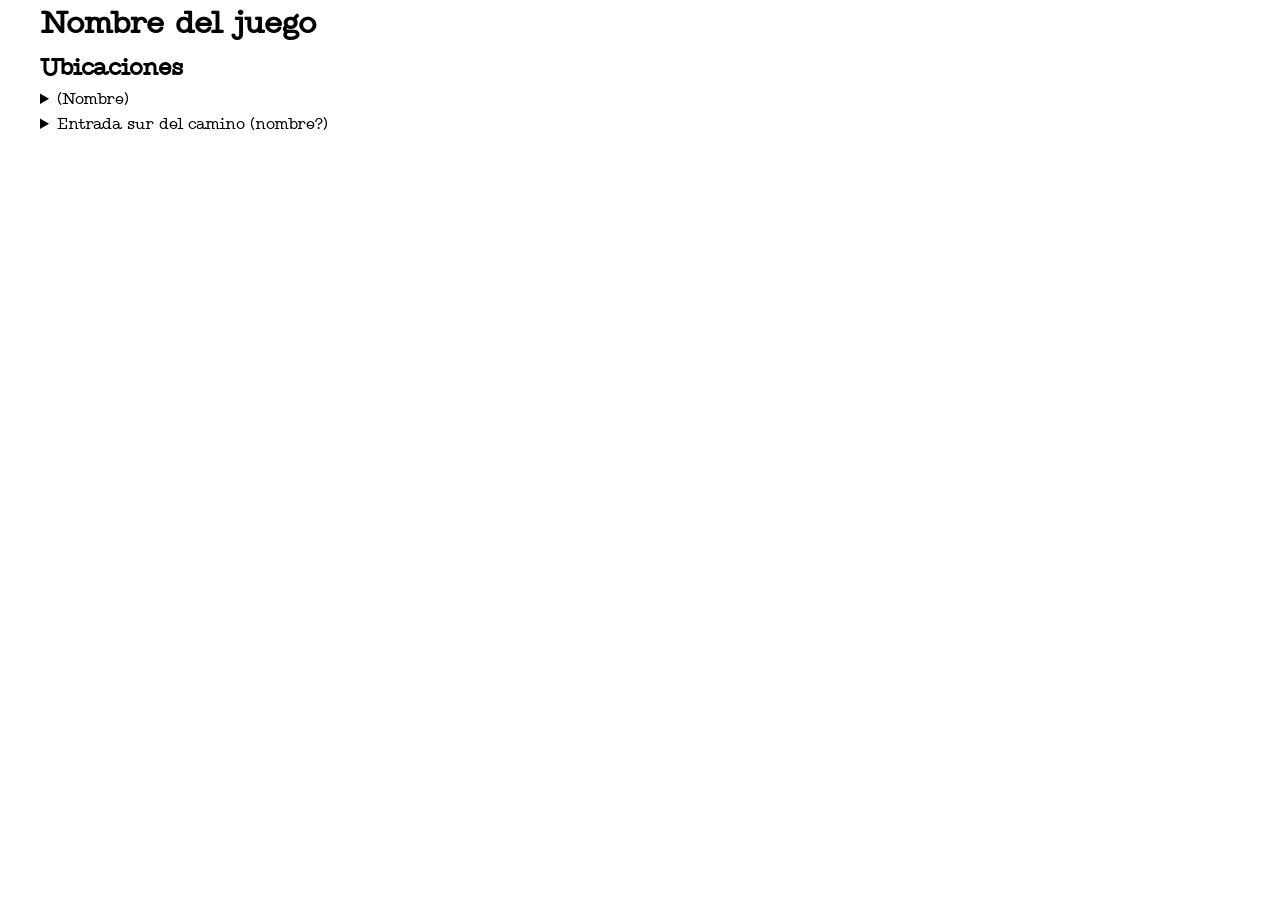
==== pages/locations.html @ 4a82960d "agregada pagina para las ubicaciones del mapa" ====
<!DOCTYPE html>
<html lang="en">
<head>
    <meta charset="UTF-8">
    <meta name="viewport" content="width=device-width, initial-scale=1.0">
    <title>Ubicaciones</title>
    <link rel="stylesheet" href="../style.css">
</head>
<body>
    <h1>Nombre del juego</h1>
    <h2>Ubicaciones</h2>
    <details>
        <summary>(Nombre)</summary>
        <div class="col2">
            <strong>Descripción:</strong>
            <p>Es el pueblo inicial donde aparece el jugador y su familia. Un lugar tranquilo, de pocas casas y pocos habitantes. </p>
            
            <strong>Sub-ubicaciones:</strong>
            <ul class="sublocations">
                <li>Casa del jugador</li>
                <li>-</li>
            </ul>

            <strong>Ubicaciones con las que conecta:</strong>
            <ul class="sublocations">
                <li>Entrada sur del camino (nombre?) - norte</li>
                <li>Orilla del rio - este</li>
                <li>Plantaciones - oeste</li>
            </ul>
        </div>
    </details>

     <details>
        <summary>Entrada sur del camino (nombre?)</summary>
        <div class="col2">
            <strong>Descripción:</strong>
            <p>Acceso sur al camino que atraviesa el bosque. </p>
            
            <strong>Sub-ubicaciones:</strong>
            <ul class="sublocations">
                <li>-</li>
            </ul>

            <strong>Ubicaciones con las que conecta:</strong>
            <ul class="sublocations">
                <li>Camino en el bosque (nombre?) - norte</li>
                <li>Aldea inicial - sur</li>
                <li>otras?</li>
            </ul>
        </div>
    </details>
</body>
</html>
---- style.css ----
@font-face {
  font-family: "TypeMachine";
  src: url("./resources/Type\ Machine.ttf") format("truetype");
}

* {
  box-sizing: border-box;
  padding: 0;
  margin: 0;
}

body {
  font-family: "TypeMachine", sans-serif;
  --body-max-width: 1200px;
  max-width: var(--body-max-width);
  margin: auto;
  --sidebar-width: min(250px, 42vw);
}

body.sidebar-collapsed {
  --sidebar-width: 48px;
}

header {
  position: fixed;
  top: 0;
  left: max(0px, calc((100% - var(--body-max-width)) / 2));
  width: var(--sidebar-width);
  height: 100vh;
  overflow-y: auto;
  border-right: 1px solid rgb(216, 216, 216);
  padding: 8px;
  background: white;
  z-index: 1;
  transition: width 0.2s ease;

  button {
    display: grid;
    place-items: center;
    width: 28px;
    height: 28px;
    margin-bottom: 8px;
    border: 0;
    border-radius: 50%;
    background: transparent;
    color: rgb(25, 165, 165);
    font: inherit;
    font-size: 1.25rem;
    line-height: 1;
    cursor: pointer;
    transition: background-color 0.15s ease;

    &:hover {
      background-color: rgba(25, 165, 165, 0.12);
    }

    &:focus-visible {
      outline: 2px solid rgb(25, 165, 165);
      outline-offset: 2px;
    }
  }

  h1 {
    font-size: 1.5rem;
    color: rgb(26, 172, 172);
    font-weight: bold;
  }

  h2 {
    font-size: 1rem;
    color: rgb(31, 185, 185);
  }

  nav {
    display: flex;
    flex-direction: column;
    align-items: flex-start;
    width: fit-content;
    padding: 8px;

    a {
        font-size: 0.8rem;

    }
  }
}

a {
      border-radius: 0.25rem;
      text-decoration: underline;
      font-weight: 600;
      color: rgb(25, 165, 165);
    }

a:hover {
    color: rgb(57, 209, 209);
}

header.is-collapsed {
  .sidebar-content {
    display: none;
  }
}

main {
  margin-left: var(--sidebar-width);
  padding: 8px;
  transition: margin-left 0.2s ease;

  section {
    margin: 2vh 0;

    .col2 {
      font-size: 0.8rem;
      display: grid;
      grid-template-columns: 2fr 3fr;
      gap: 8px;
    }
  }
}

.sublocations {
    margin-left: 36px;
}
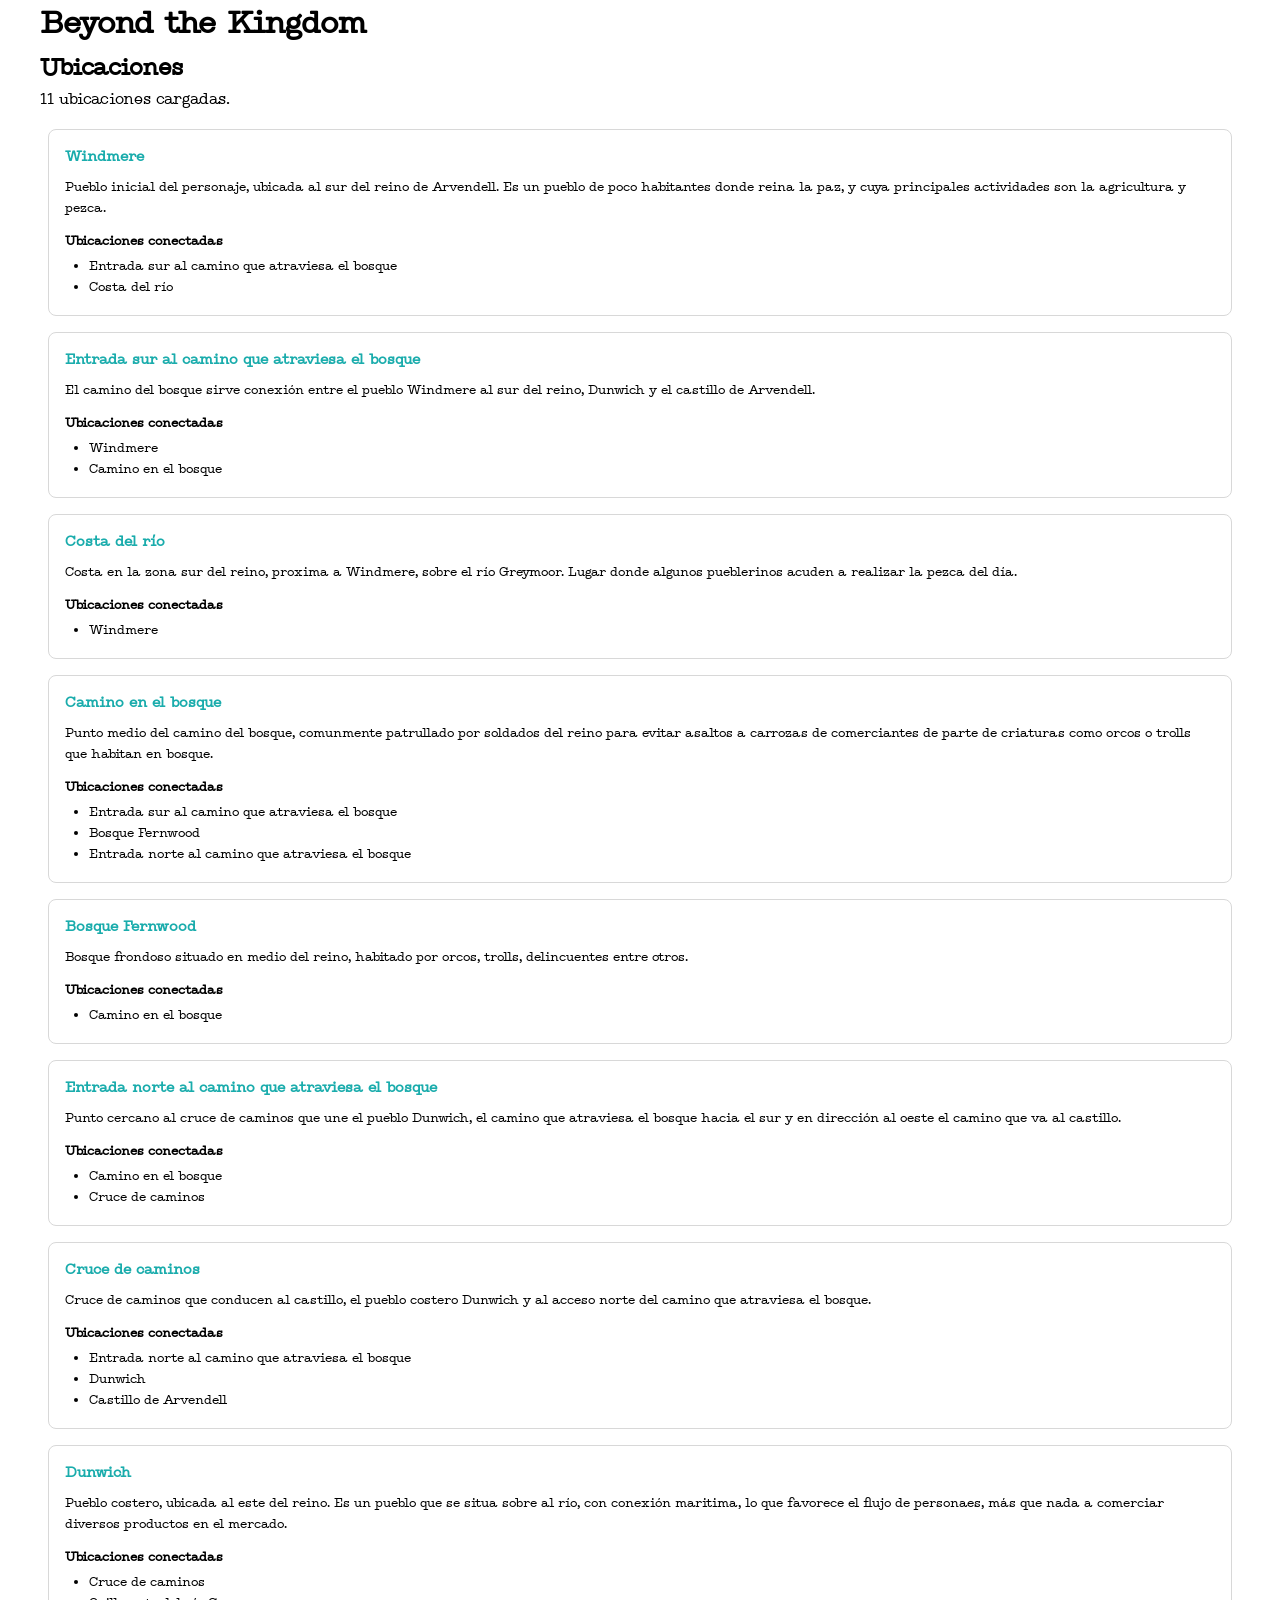
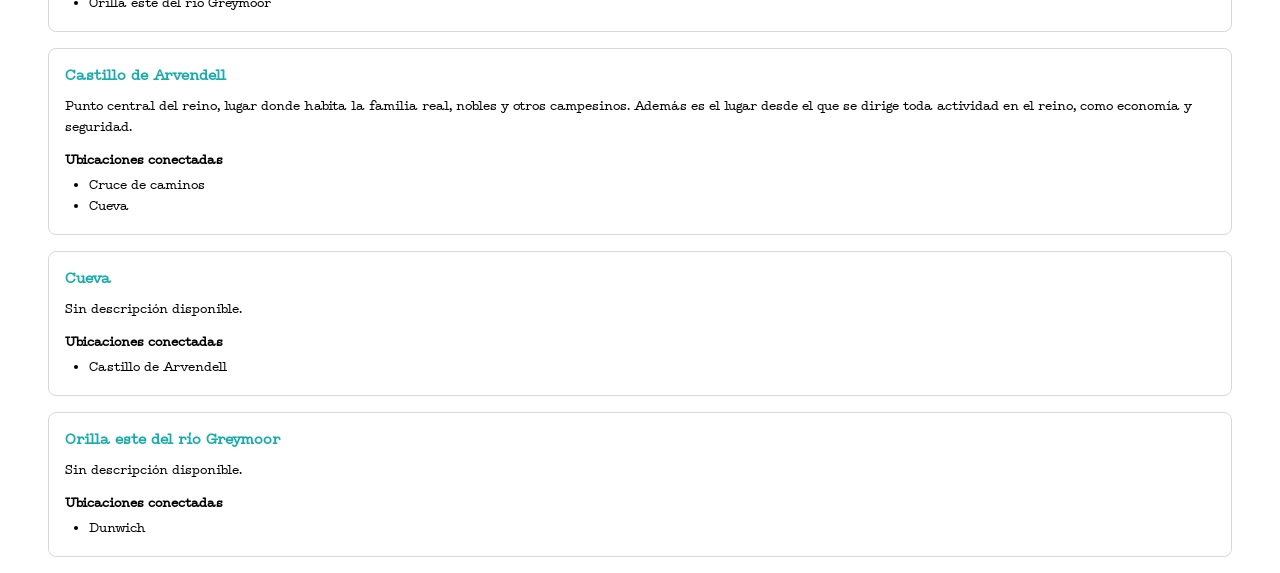
==== commit 4a4c8710: "agregados lugares y personajes de windmere" ====
--- a/pages/locations.html
+++ b/pages/locations.html
@@ -1,5 +1,5 @@
 <!DOCTYPE html>
-<html lang="en">
+<html lang="es">
 <head>
     <meta charset="UTF-8">
     <meta name="viewport" content="width=device-width, initial-scale=1.0">
@@ -7,47 +7,66 @@
     <link rel="stylesheet" href="../style.css">
 </head>
 <body>
-    <h1>Nombre del juego</h1>
+    <h1>Beyond the Kingdom</h1>
     <h2>Ubicaciones</h2>
-    <details>
-        <summary>(Nombre)</summary>
-        <div class="col2">
-            <strong>Descripción:</strong>
-            <p>Es el pueblo inicial donde aparece el jugador y su familia. Un lugar tranquilo, de pocas casas y pocos habitantes. </p>
-            
-            <strong>Sub-ubicaciones:</strong>
-            <ul class="sublocations">
-                <li>Casa del jugador</li>
-                <li>-</li>
-            </ul>
+    <p id="locations-status" role="status" aria-live="polite">Cargando ubicaciones...</p>
+    <section id="locations-list" class="locations-list" aria-label="Lista de ubicaciones"></section>
 
-            <strong>Ubicaciones con las que conecta:</strong>
-            <ul class="sublocations">
-                <li>Entrada sur del camino (nombre?) - norte</li>
-                <li>Orilla del rio - este</li>
-                <li>Plantaciones - oeste</li>
-            </ul>
-        </div>
-    </details>
+    <script>
+        const status = document.getElementById("locations-status");
+        const locationsList = document.getElementById("locations-list");
 
-     <details>
-        <summary>Entrada sur del camino (nombre?)</summary>
-        <div class="col2">
-            <strong>Descripción:</strong>
-            <p>Acceso sur al camino que atraviesa el bosque. </p>
-            
-            <strong>Sub-ubicaciones:</strong>
-            <ul class="sublocations">
-                <li>-</li>
-            </ul>
+        async function showLocations() {
+            try {
+                const response = await fetch("../resources/locations.json");
+                if (!response.ok) {
+                    throw new Error(`No se pudo cargar el archivo (${response.status}).`);
+                }
 
-            <strong>Ubicaciones con las que conecta:</strong>
-            <ul class="sublocations">
-                <li>Camino en el bosque (nombre?) - norte</li>
-                <li>Aldea inicial - sur</li>
-                <li>otras?</li>
-            </ul>
-        </div>
-    </details>
+                const locations = await response.json();
+                if (!Array.isArray(locations)) {
+                    throw new Error("El archivo de ubicaciones no tiene un formato válido.");
+                }
+
+                const locationsById = new Map(locations.map(location => [location.id, location]));
+
+                locations.forEach(location => {
+                    const article = document.createElement("article");
+                    article.className = "location-card";
+
+                    const name = document.createElement("h3");
+                    name.textContent = location.nombre;
+                    article.appendChild(name);
+
+                    const description = document.createElement("p");
+                    description.textContent = location.descripcion || "Sin descripción disponible.";
+                    article.appendChild(description);
+
+                    const connectedIds = Array.isArray(location.conectado_a) ? location.conectado_a : [];
+                    if (connectedIds.length > 0) {
+                        const connectionsTitle = document.createElement("h4");
+                        connectionsTitle.textContent = "Ubicaciones conectadas";
+                        article.appendChild(connectionsTitle);
+
+                        const connections = document.createElement("ul");
+                        connectedIds.forEach(id => {
+                            const item = document.createElement("li");
+                            item.textContent = locationsById.get(id)?.nombre || `Ubicación ${id}`;
+                            connections.appendChild(item);
+                        });
+                        article.appendChild(connections);
+                    }
+
+                    locationsList.appendChild(article);
+                });
+
+                status.textContent = `${locations.length} ubicaciones cargadas.`;
+            } catch (error) {
+                status.textContent = `Error al cargar las ubicaciones: ${error.message}`;
+            }
+        }
+
+        showLocations();
+    </script>
 </body>
 </html>
--- a/style.css
+++ b/style.css
@@ -122,3 +122,45 @@
 .sublocations {
     margin-left: 36px;
 }
+
+.locations-list,
+.character-list {
+  display: grid;
+  gap: 16px;
+  margin: 16px 8px;
+}
+
+.location-card,
+.character-card {
+  padding: 16px;
+  border: 1px solid rgb(216, 216, 216);
+  border-radius: 8px;
+  font-size: .8rem;
+}
+
+.location-card h3 {
+  margin-bottom: 8px;
+  color: rgb(26, 172, 172);
+}
+
+.location-card h4 {
+  margin-top: 12px;
+}
+
+.location-card ul {
+  margin: 4px 0 0 24px;
+}
+
+.character-card h3 {
+  margin-bottom: 8px;
+  color: rgb(26, 172, 172);
+}
+
+.character-card dt {
+  margin-top: 8px;
+  font-weight: bold;
+}
+
+.character-card dd {
+  white-space: pre-line;
+}
